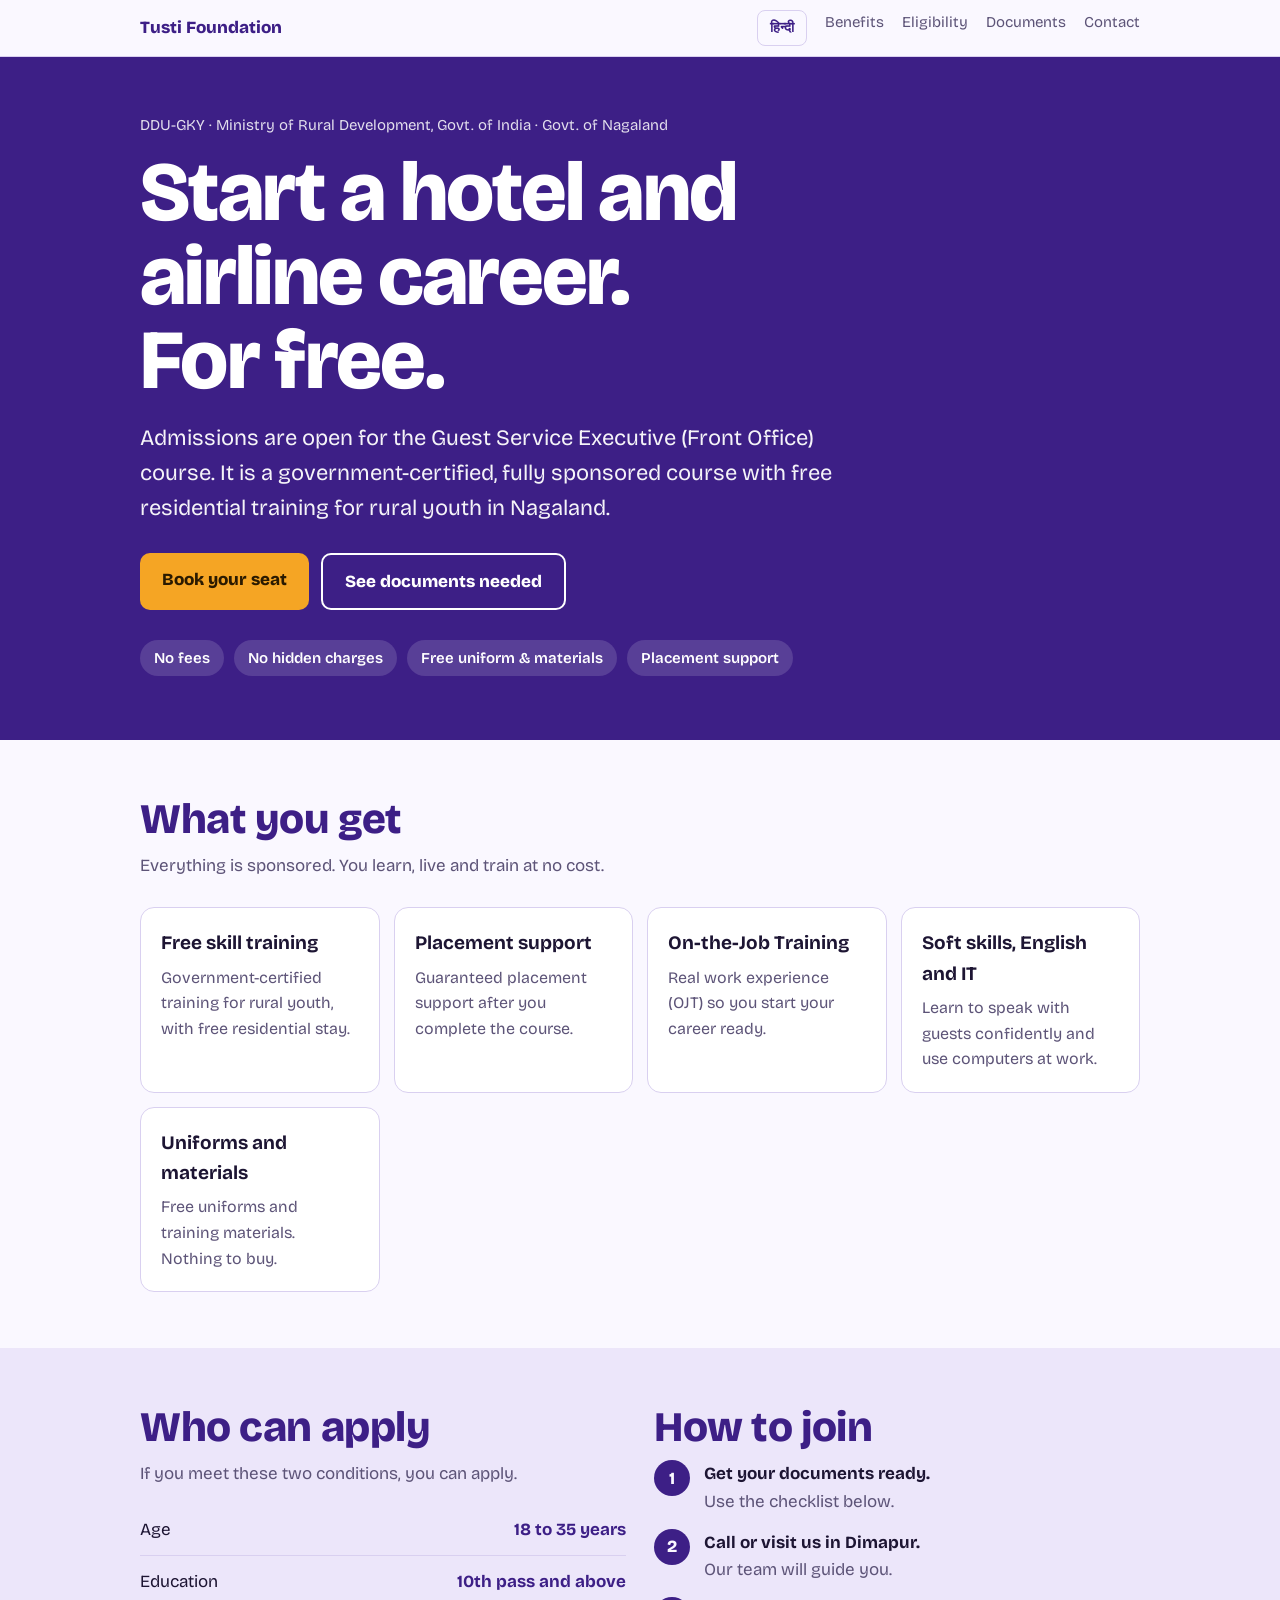
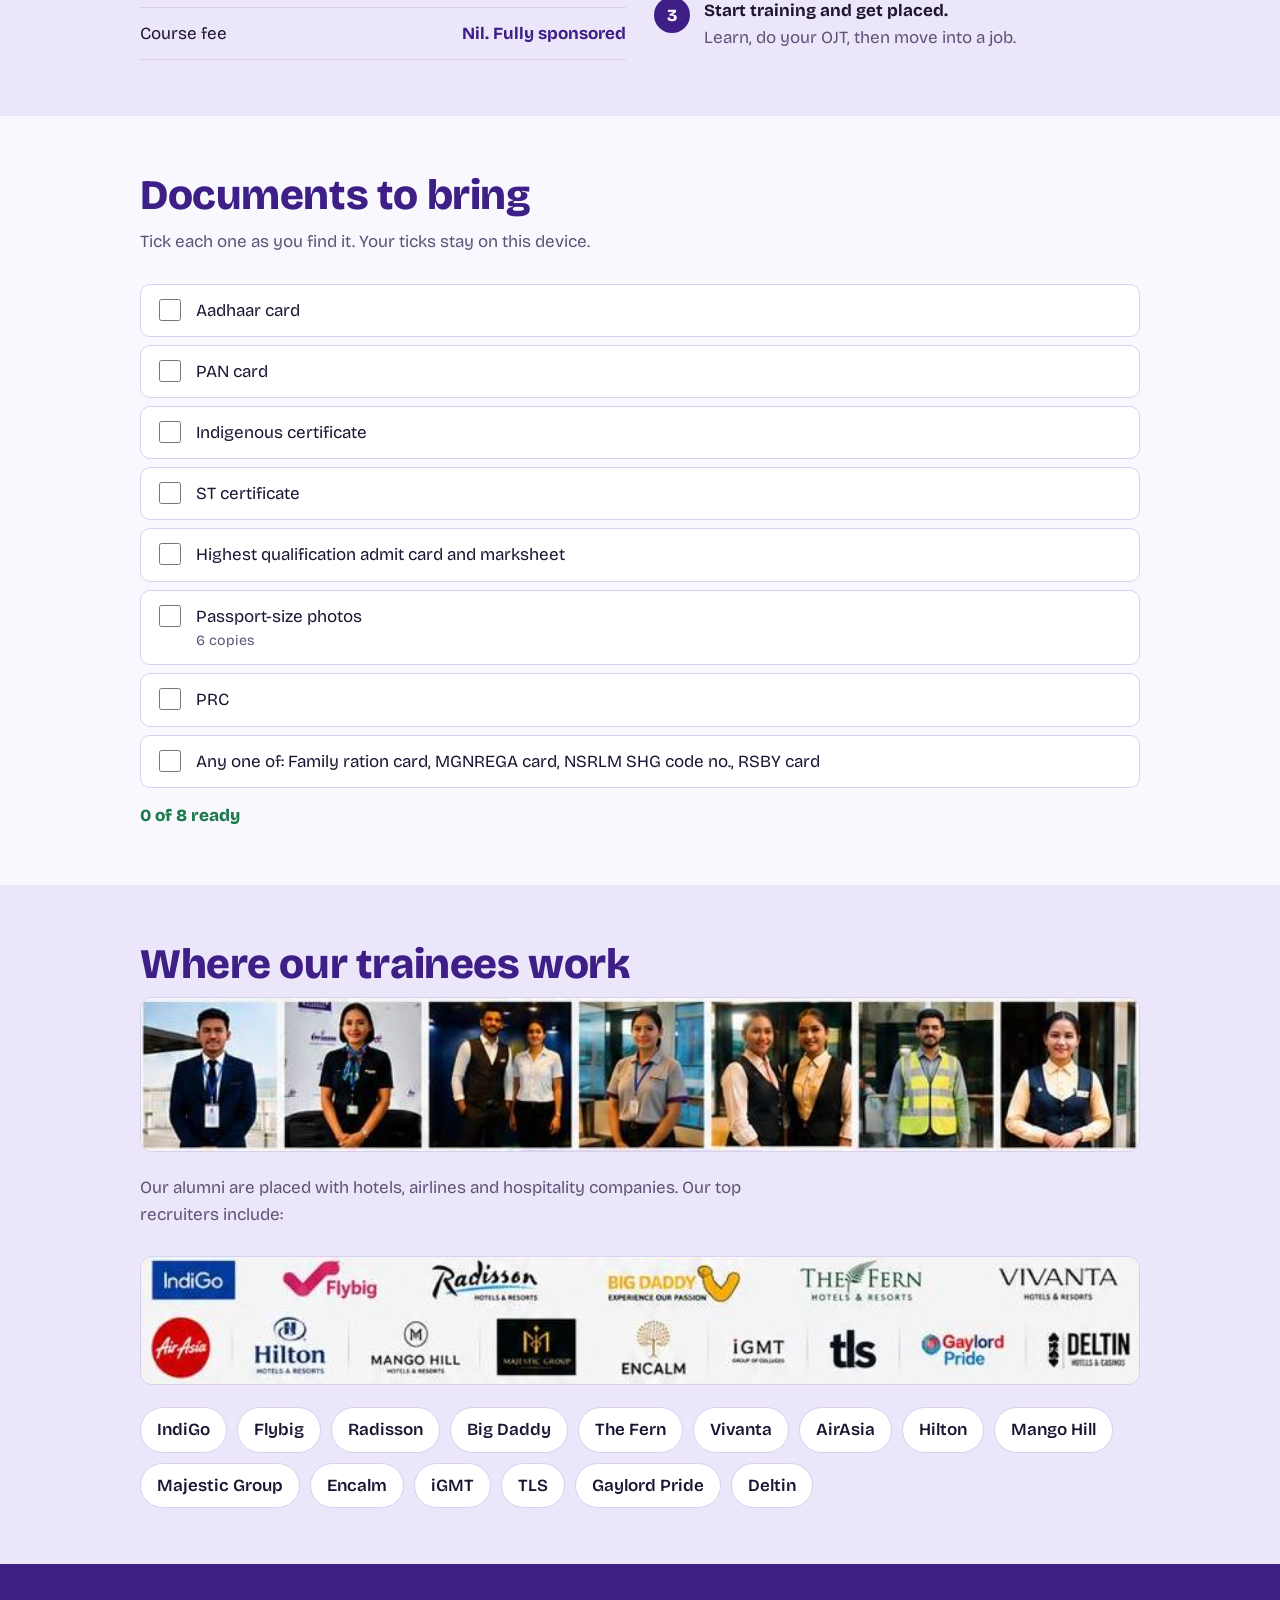
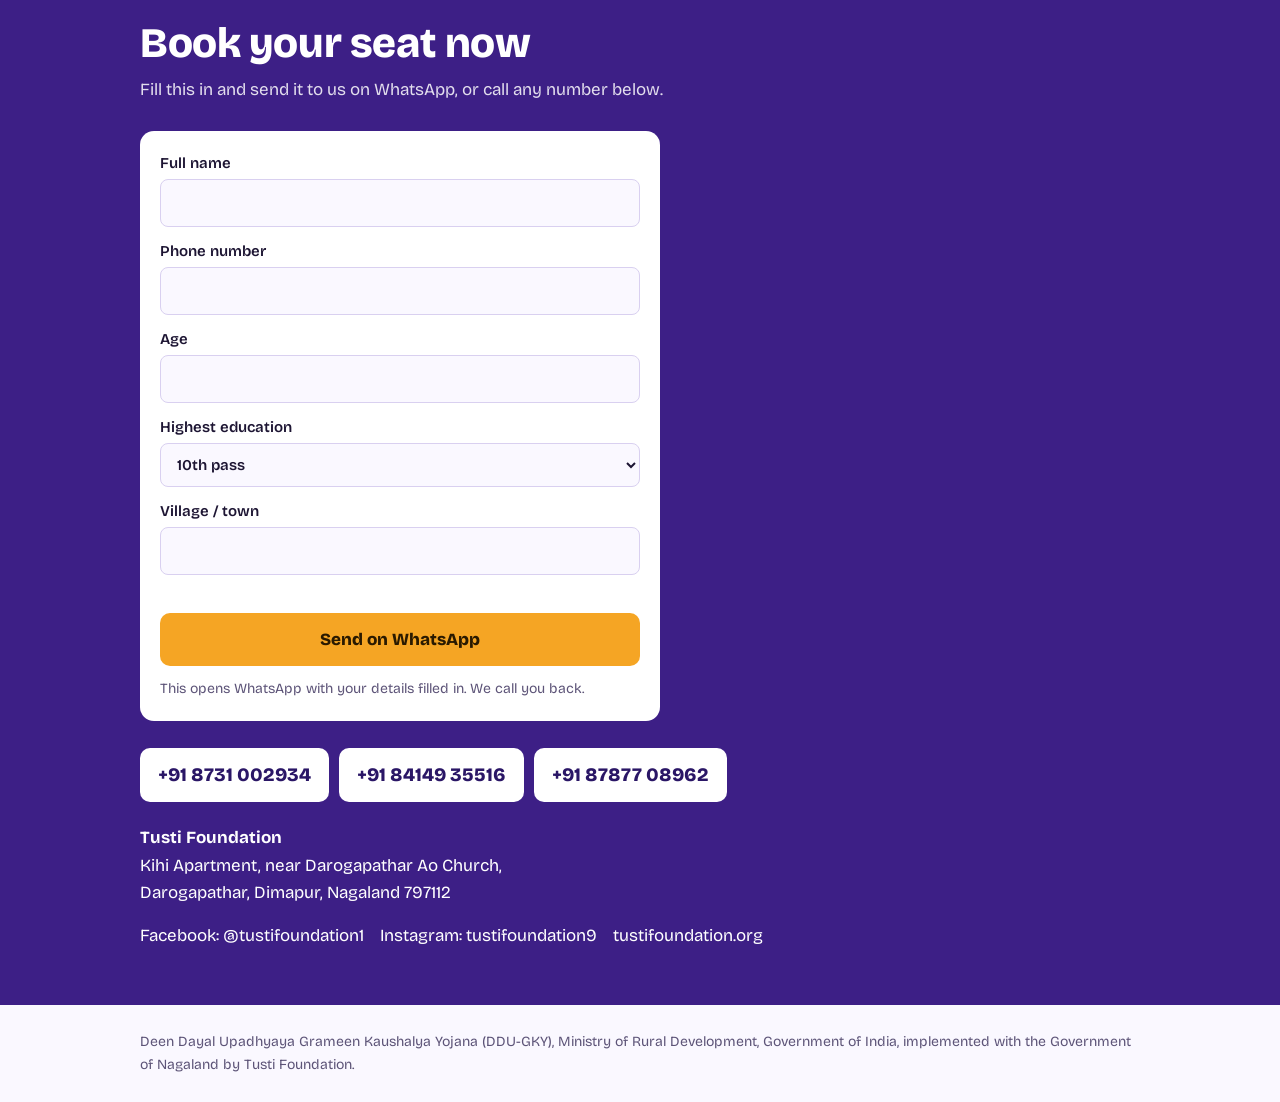
==== index.html @ 91aeaf48 "Add files via upload" ====
<!DOCTYPE html>
<html lang="en">
<head>
<meta charset="utf-8">
<meta name="viewport" content="width=device-width, initial-scale=1, viewport-fit=cover">
<meta name="description" content="Free, government-certified Guest Service Executive (Front Office) course with residential training for rural youth in Nagaland. DDU-GKY, Tusti Foundation, Dimapur.">
<meta property="og:title" content="Free Guest Service Executive (Front Office) Course - Tusti Foundation">
<meta property="og:description" content="No fees. Free residential training and placement support. Age 18-35, 10th pass and above. Apply now.">
<meta property="og:type" content="website">
<meta name="theme-color" content="#3d1f86">
<link rel="icon" href="data:image/svg+xml,%3Csvg xmlns='http://www.w3.org/2000/svg' viewBox='0 0 100 100'%3E%3Ctext y='.9em' font-size='90'%3E%F0%9F%8F%A8%3C/text%3E%3C/svg%3E">
<title>Guest Service Executive (Front Office) – Free Course | Tusti Foundation, Nagaland</title>
<link rel="preconnect" href="https://fonts.googleapis.com">
<link rel="preconnect" href="https://fonts.gstatic.com" crossorigin>
<link href="https://fonts.googleapis.com/css2?family=Bricolage+Grotesque:opsz,wght@12..96,400;12..96,600;12..96,800&display=swap" rel="stylesheet">
<style>
:root{--bg:#faf8ff;--ink:#1d1533;--mute:#5d5478;--brand:#3d1f86;--brand2:#5a34b8;--soft:#ece6fa;--sun:#f5a524;--card:#fff;--line:#d9d0f0;--ok:#1d7a4d;
box-sizing:border-box;padding-top:env(safe-area-inset-top,0px);padding-bottom:env(safe-area-inset-bottom,0px)}
:root:not([data-theme="light"]){}
@media(prefers-color-scheme:dark){:root:not([data-theme="light"]){--bg:#140f24;--ink:#f1ecfc;--mute:#b3a9d1;--brand:#b9a2ff;--brand2:#8e6bf0;--soft:#241a42;--card:#1c1533;--line:#3a2d63;--ok:#5fd39a}}
:root[data-theme="dark"]{--bg:#140f24;--ink:#f1ecfc;--mute:#b3a9d1;--brand:#b9a2ff;--brand2:#8e6bf0;--soft:#241a42;--card:#1c1533;--line:#3a2d63;--ok:#5fd39a}
*,*::before,*::after{box-sizing:inherit}
html{scroll-behavior:smooth;scroll-padding-top:70px}
body{margin:0;background:var(--bg);color:var(--ink);font-family:"Bricolage Grotesque",system-ui,-apple-system,"Segoe UI",sans-serif;line-height:1.6;font-size:17px}
a{color:inherit}
.wrap{max-width:1040px;margin:0 auto;padding:0 20px}
nav{position:sticky;top:0;z-index:5;background:var(--bg);border-bottom:1px solid var(--line)}
nav .wrap{display:flex;align-items:center;justify-content:space-between;height:56px;gap:12px}
nav b{font-weight:800;color:var(--brand)}
nav .links{display:flex;gap:18px;font-size:15px}
nav .links a{text-decoration:none;color:var(--mute)}
nav .links a:hover{color:var(--brand)}
.btn{display:inline-block;background:var(--sun);color:#2a1a00;font-weight:800;padding:13px 22px;border-radius:10px;text-decoration:none;border:0;font:inherit;font-weight:800;cursor:pointer}
.btn.alt{background:transparent;color:inherit;border:2px solid currentColor}
.btn:focus-visible,a:focus-visible,input:focus-visible{outline:3px solid var(--sun);outline-offset:2px}
.hero{background:var(--brand);color:#fff;padding:56px 0 64px}
:root:not([data-theme="light"]) .hero{}
@media(prefers-color-scheme:dark){.hero{background:#2a1666}}
.hero .tag{font-size:15px;opacity:.85;margin:0 0 14px}
.hero h1{font-size:clamp(40px,8.5vw,84px);line-height:1;margin:0 0 18px;font-weight:800;letter-spacing:-.02em;max-width:12ch}
.hero p.lead{font-size:clamp(18px,2.4vw,22px);max-width:34em;margin:0 0 26px;opacity:.95}
.hero .cta{display:flex;flex-wrap:wrap;gap:12px}
.free{display:flex;flex-wrap:wrap;gap:10px;margin-top:30px;font-weight:600;font-size:15px}
.free span{background:rgba(255,255,255,.14);padding:6px 14px;border-radius:99px}
section{padding:56px 0}
h2{font-size:clamp(28px,4.5vw,42px);line-height:1.1;margin:0 0 10px;letter-spacing:-.01em;font-weight:800;color:var(--brand)}
.sub{color:var(--mute);margin:0 0 28px;max-width:38em}
.grid{display:grid;gap:14px;grid-template-columns:repeat(auto-fit,minmax(230px,1fr))}
.item{background:var(--card);border:1px solid var(--line);border-radius:14px;padding:20px}
.item h3{margin:0 0 6px;font-size:19px}
.item p{margin:0;color:var(--mute);font-size:16px}
.band{background:var(--soft)}
.two{display:grid;gap:28px;grid-template-columns:repeat(auto-fit,minmax(280px,1fr));align-items:start}
.facts{list-style:none;margin:0;padding:0;display:grid;gap:12px}
.facts li{display:flex;justify-content:space-between;gap:12px;border-bottom:1px solid var(--line);padding-bottom:12px}
.facts b{color:var(--brand)}
.checklist{list-style:none;margin:0;padding:0;display:grid;gap:8px}
.checklist label{display:flex;gap:12px;align-items:flex-start;background:var(--card);border:1px solid var(--line);border-radius:10px;padding:12px 14px;cursor:pointer}
.checklist input{width:22px;height:22px;margin-top:2px;accent-color:var(--ok);flex:none}
.checklist small{display:block;color:var(--mute)}
.prog{font-weight:800;color:var(--ok);margin:14px 0 0}
.steps{counter-reset:s;list-style:none;padding:0;margin:0;display:grid;gap:14px}
.steps li{counter-increment:s;display:flex;gap:14px;align-items:flex-start}
.steps li::before{content:counter(s);flex:none;width:36px;height:36px;border-radius:50%;background:var(--brand);color:var(--bg);display:grid;place-items:center;font-weight:800}
.logos{display:flex;flex-wrap:wrap;gap:10px}
.logos span{border:1px solid var(--line);background:var(--card);padding:8px 16px;border-radius:99px;font-weight:600}
.contact{background:var(--brand);color:#fff}
@media(prefers-color-scheme:dark){.contact{background:#2a1666}}
.contact h2{color:#fff}
.contact .sub{color:rgba(255,255,255,.85)}
.phones{display:flex;flex-wrap:wrap;gap:10px;margin:0 0 22px}
.phones a{background:#fff;color:#2a1666;font-weight:800;text-decoration:none;padding:12px 18px;border-radius:10px;font-size:19px}
.contact address{font-style:normal;margin-bottom:16px}
.contact .soc{display:flex;flex-wrap:wrap;gap:16px}
footer{padding:26px 0;color:var(--mute);font-size:14px}
@media(max-width:560px){nav .links a:not(:last-child){display:none}section{padding:44px 0}}
@media(prefers-reduced-motion:reduce){html{scroll-behavior:auto}}
.pic{display:block;width:100%;height:auto;border-radius:12px;border:1px solid var(--line);margin:0 0 22px;background:#fff}
.lang{background:transparent;border:1px solid var(--line);color:var(--brand);border-radius:8px;padding:6px 12px;font:inherit;font-size:14px;font-weight:600;cursor:pointer}
form.apply{display:grid;gap:12px;background:var(--card);color:var(--ink);border-radius:14px;padding:20px;max-width:520px}
form.apply label{display:grid;gap:4px;font-weight:600;font-size:15px}
form.apply input,form.apply select{font:inherit;padding:11px 12px;border-radius:8px;border:1px solid var(--line);background:var(--bg);color:var(--ink)}
form.apply .note{font-size:14px;color:var(--mute);margin:0}
.err{color:#c0392b;font-size:14px;margin:0;min-height:1em}
.contact .two{margin-bottom:0}
</style>
</head>
<body>
<nav><div class="wrap"><b>Tusti Foundation</b><div class="links"><button class="lang" id="lang" type="button">हिन्दी</button><a href="#benefits">Benefits</a><a href="#eligibility">Eligibility</a><a href="#documents">Documents</a><a href="#contact">Contact</a></div></div></nav>

<header class="hero"><div class="wrap">
<p class="tag">DDU-GKY · Ministry of Rural Development, Govt. of India · Govt. of Nagaland</p>
<h1>Start a hotel and airline career. For free.</h1>
<p class="lead">Admissions are open for the Guest Service Executive (Front Office) course. It is a government-certified, fully sponsored course with free residential training for rural youth in Nagaland.</p>
<div class="cta"><a class="btn" href="#contact">Book your seat</a><a class="btn alt" href="#documents">See documents needed</a></div>
<div class="free"><span>No fees</span><span>No hidden charges</span><span>Free uniform &amp; materials</span><span>Placement support</span></div>
</div></header>

<section id="benefits"><div class="wrap">
<h2>What you get</h2>
<p class="sub">Everything is sponsored. You learn, live and train at no cost.</p>
<div class="grid">
<div class="item"><h3>Free skill training</h3><p>Government-certified training for rural youth, with free residential stay.</p></div>
<div class="item"><h3>Placement support</h3><p>Guaranteed placement support after you complete the course.</p></div>
<div class="item"><h3>On-the-Job Training</h3><p>Real work experience (OJT) so you start your career ready.</p></div>
<div class="item"><h3>Soft skills, English and IT</h3><p>Learn to speak with guests confidently and use computers at work.</p></div>
<div class="item"><h3>Uniforms and materials</h3><p>Free uniforms and training materials. Nothing to buy.</p></div>
</div>
</div></section>

<section class="band" id="eligibility"><div class="wrap two">
<div>
<h2>Who can apply</h2>
<p class="sub">If you meet these two conditions, you can apply.</p>
<ul class="facts"><li><span>Age</span><b>18 to 35 years</b></li><li><span>Education</span><b>10th pass and above</b></li><li><span>Course fee</span><b>Nil. Fully sponsored</b></li></ul>
</div>
<div>
<h2>How to join</h2>
<ol class="steps">
<li><div><b>Get your documents ready.</b><br><span style="color:var(--mute)">Use the checklist below.</span></div></li>
<li><div><b>Call or visit us in Dimapur.</b><br><span style="color:var(--mute)">Our team will guide you.</span></div></li>
<li><div><b>Start training and get placed.</b><br><span style="color:var(--mute)">Learn, do your OJT, then move into a job.</span></div></li>
</ol>
</div>
</div></section>

<section id="documents"><div class="wrap">
<h2>Documents to bring</h2>
<p class="sub">Tick each one as you find it. Your ticks stay on this device.</p>
<ul class="checklist" id="cl">
<li><label><input type="checkbox"><span>Aadhaar card</span></label></li>
<li><label><input type="checkbox"><span>PAN card</span></label></li>
<li><label><input type="checkbox"><span>Indigenous certificate</span></label></li>
<li><label><input type="checkbox"><span>ST certificate</span></label></li>
<li><label><input type="checkbox"><span>Highest qualification admit card and marksheet</span></label></li>
<li><label><input type="checkbox"><span>Passport-size photos<small>6 copies</small></span></label></li>
<li><label><input type="checkbox"><span>PRC</span></label></li>
<li><label><input type="checkbox"><span>Any one of: Family ration card, MGNREGA card, NSRLM SHG code no., RSBY card</span></label></li>
</ul>
<p class="prog" id="prog" aria-live="polite"></p>
</div></section>

<section class="band"><div class="wrap">
<h2>Where our trainees work</h2>
<img class="pic" alt="Photos of our alumni working in hotels, airlines and hospitality" src="[data-uri]">
<p class="sub">Our alumni are placed with hotels, airlines and hospitality companies. Our top recruiters include:</p>
<img class="pic" alt="Logos of our top recruiters" src="[data-uri]">
<div class="logos"><span>IndiGo</span><span>Flybig</span><span>Radisson</span><span>Big Daddy</span><span>The Fern</span><span>Vivanta</span><span>AirAsia</span><span>Hilton</span><span>Mango Hill</span><span>Majestic Group</span><span>Encalm</span><span>iGMT</span><span>TLS</span><span>Gaylord Pride</span><span>Deltin</span></div>
</div></section>

<section class="contact" id="contact"><div class="wrap">
<h2>Book your seat now</h2>
<p class="sub">Fill this in and send it to us on WhatsApp, or call any number below.</p>
<form class="apply" id="apply" novalidate>
<label>Full name<input id="fn" autocomplete="name"></label>
<label>Phone number<input id="fp" type="tel" inputmode="tel" autocomplete="tel"></label>
<label>Age<input id="fa" type="number" min="1" max="99" inputmode="numeric"></label>
<label>Highest education<select id="fe"><option>10th pass</option><option>12th pass</option><option>Graduate</option><option>Other</option></select></label>
<label>Village / town<input id="fv"></label>
<p class="err" id="err" role="alert"></p>
<button class="btn" type="submit">Send on WhatsApp</button>
<p class="note">This opens WhatsApp with your details filled in. We call you back.</p>
</form>
<br>
<div class="phones"><a href="tel:+918731002934">+91 8731 002934</a><a href="tel:+918414935516">+91 84149 35516</a><a href="tel:+918787708962">+91 87877 08962</a></div>
<address><b>Tusti Foundation</b><br>Kihi Apartment, near Darogapathar Ao Church,<br>Darogapathar, Dimapur, Nagaland 797112</address>
<div class="soc"><span>Facebook: @tustifoundation1</span><span>Instagram: tustifoundation9</span><span>tustifoundation.org</span></div>
</div></section>

<footer><div class="wrap">Deen Dayal Upadhyaya Grameen Kaushalya Yojana (DDU-GKY), Ministry of Rural Development, Government of India, implemented with the Government of Nagaland by Tusti Foundation.</div></footer>

<script>
(function(){
var boxes=[].slice.call(document.querySelectorAll('#cl input')),prog=document.getElementById('prog'),K='tusti-docs';
try{var s=JSON.parse(localStorage.getItem(K)||'[]');boxes.forEach(function(b,i){b.checked=!!s[i]})}catch(e){}
function up(){var n=boxes.filter(function(b){return b.checked}).length;
prog.textContent=n===boxes.length?'All documents ready. Call us to book your seat.':n+' of '+boxes.length+' ready';
try{localStorage.setItem(K,JSON.stringify(boxes.map(function(b){return b.checked})))}catch(e){}}
boxes.forEach(function(b){b.addEventListener('change',up)});up();
var HI={"Benefits":"लाभ","Eligibility":"पात्रता","Documents":"दस्तावेज़","Contact":"संपर्क","Start a hotel and airline career. For free.":"होटल और एयरलाइन में करियर बनाएँ। बिल्कुल मुफ़्त।","Admissions are open for the Guest Service Executive (Front Office) course. It is a government-certified, fully sponsored course with free residential training for rural youth in Nagaland.":"गेस्ट सर्विस एक्ज़ीक्यूटिव (फ्रंट ऑफिस) कोर्स में प्रवेश शुरू हैं। यह सरकार द्वारा प्रमाणित, पूरी तरह प्रायोजित कोर्स है, जिसमें नागालैंड के ग्रामीण युवाओं के लिए मुफ़्त आवासीय प्रशिक्षण है।","Book your seat":"अपनी सीट बुक करें","See documents needed":"ज़रूरी दस्तावेज़ देखें","No fees":"कोई फ़ीस नहीं","No hidden charges":"कोई छिपा शुल्क नहीं","Free uniform & materials":"मुफ़्त यूनिफ़ॉर्म और सामग्री","Placement support":"प्लेसमेंट सहायता","What you get":"आपको क्या मिलेगा","Everything is sponsored. You learn, live and train at no cost.":"सब कुछ प्रायोजित है। आप बिना खर्च के सीखते, रहते और प्रशिक्षण लेते हैं।","Free skill training":"मुफ़्त कौशल प्रशिक्षण","Placement support":"प्लेसमेंट सहायता","On-the-Job Training":"ऑन-द-जॉब ट्रेनिंग","Soft skills, English and IT":"सॉफ़्ट स्किल्स, अंग्रेज़ी और आईटी","Uniforms and materials":"यूनिफ़ॉर्म और सामग्री","Who can apply":"कौन आवेदन कर सकता है","How to join":"कैसे जुड़ें","Documents to bring":"साथ लाने वाले दस्तावेज़","Where our trainees work":"हमारे प्रशिक्षु कहाँ काम करते हैं","Book your seat now":"अभी अपनी सीट बुक करें","Send on WhatsApp":"व्हाट्सऐप पर भेजें","Full name":"पूरा नाम","Phone number":"फ़ोन नंबर","Age":"उम्र","Highest education":"सर्वोच्च शिक्षा","Village / town":"गाँव / शहर"};
var lb=document.getElementById('lang'),hi=false,els=[].slice.call(document.querySelectorAll('nav .links a,h1,h2,.lead,.sub,.btn,.free span,.item h3,label')),orig=new Map();
els.forEach(function(e){var n=e.firstChild;while(n&&n.nodeType!==3)n=n.nextSibling;if(n&&HI[n.nodeValue.trim()])orig.set(e,[n,n.nodeValue])});
function setLang(x){hi=x;orig.forEach(function(v,e){v[0].nodeValue=x?HI[v[1].trim()]:v[1]});document.documentElement.lang=x?'hi':'en';lb.textContent=x?'English':'हिन्दी';try{localStorage.setItem('tusti-lang',x?'hi':'en')}catch(e){}}
lb.addEventListener('click',function(){setLang(!hi)});
try{if(localStorage.getItem('tusti-lang')==='hi')setLang(true)}catch(e){}
var f=document.getElementById('apply');
f.addEventListener('submit',function(ev){ev.preventDefault();var g=function(i){return document.getElementById(i).value.trim()},er=document.getElementById('err');
var ph=g('fp').replace(/\D/g,'');
if(!g('fn')){er.textContent='Enter your full name.';return}
if(ph.length<10){er.textContent='Enter a 10-digit phone number.';return}
var a=+g('fa');if(!a||a<18||a>35){er.textContent='This course is for ages 18 to 35.';return}
er.textContent='';
var t='Hello, I want to apply for the Guest Service Executive (Front Office) course.\nName: '+g('fn')+'\nPhone: '+g('fp')+'\nAge: '+a+'\nEducation: '+g('fe')+'\nVillage/town: '+g('fv');
window.open('https://wa.me/918731002934?text='+encodeURIComponent(t),'_blank','noopener')});

})();
</script>
</body>
</html>
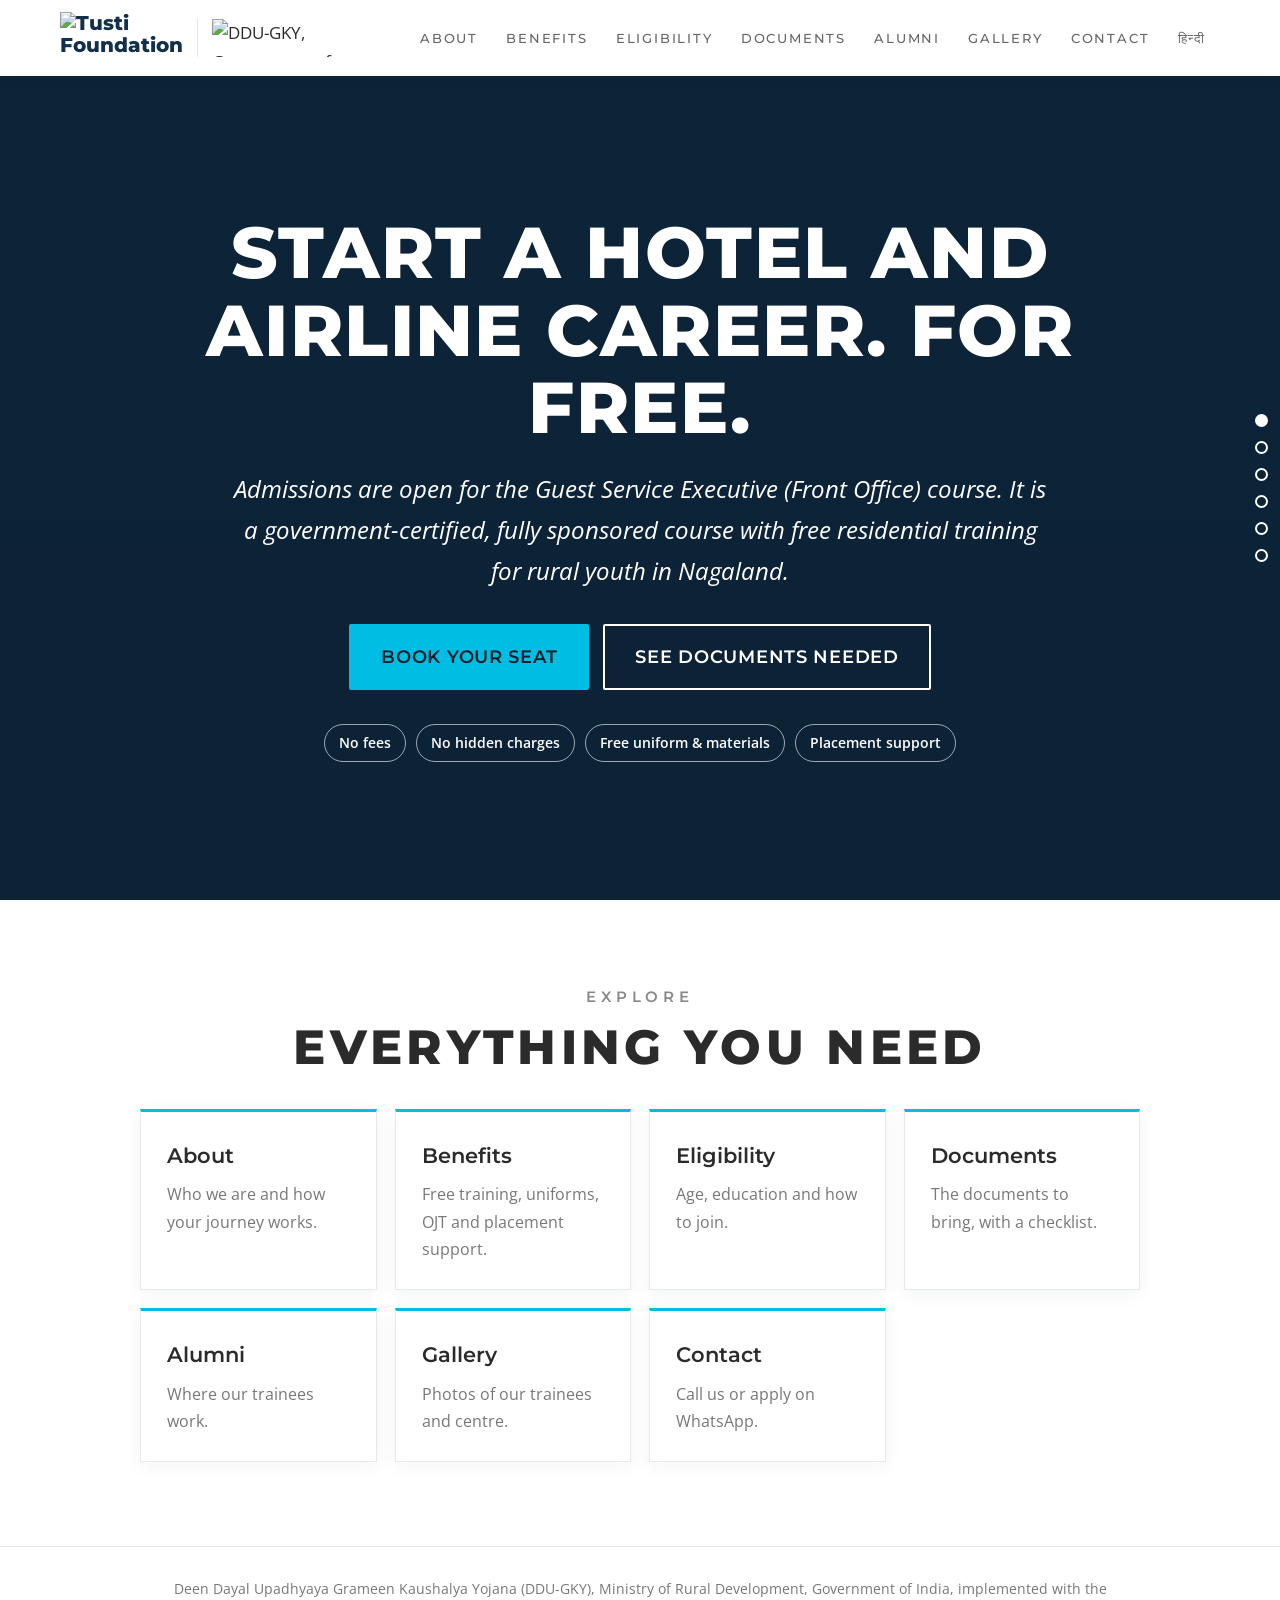
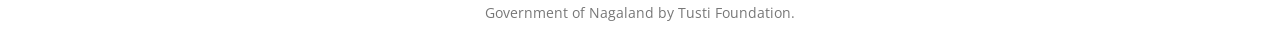
==== commit 846754c1: "Add files via upload" ====
--- a/index.html
+++ b/index.html
@@ -1,199 +1,16 @@
 <!DOCTYPE html>
-<html lang="en">
-<head>
-<meta charset="utf-8">
-<meta name="viewport" content="width=device-width, initial-scale=1, viewport-fit=cover">
-<meta name="description" content="Free, government-certified Guest Service Executive (Front Office) course with residential training for rural youth in Nagaland. DDU-GKY, Tusti Foundation, Dimapur.">
-<meta property="og:title" content="Free Guest Service Executive (Front Office) Course - Tusti Foundation">
-<meta property="og:description" content="No fees. Free residential training and placement support. Age 18-35, 10th pass and above. Apply now.">
-<meta property="og:type" content="website">
-<meta name="theme-color" content="#3d1f86">
-<link rel="icon" href="data:image/svg+xml,%3Csvg xmlns='http://www.w3.org/2000/svg' viewBox='0 0 100 100'%3E%3Ctext y='.9em' font-size='90'%3E%F0%9F%8F%A8%3C/text%3E%3C/svg%3E">
-<title>Guest Service Executive (Front Office) – Free Course | Tusti Foundation, Nagaland</title>
-<link rel="preconnect" href="https://fonts.googleapis.com">
-<link rel="preconnect" href="https://fonts.gstatic.com" crossorigin>
-<link href="https://fonts.googleapis.com/css2?family=Bricolage+Grotesque:opsz,wght@12..96,400;12..96,600;12..96,800&display=swap" rel="stylesheet">
-<style>
-:root{--bg:#faf8ff;--ink:#1d1533;--mute:#5d5478;--brand:#3d1f86;--brand2:#5a34b8;--soft:#ece6fa;--sun:#f5a524;--card:#fff;--line:#d9d0f0;--ok:#1d7a4d;
-box-sizing:border-box;padding-top:env(safe-area-inset-top,0px);padding-bottom:env(safe-area-inset-bottom,0px)}
-:root:not([data-theme="light"]){}
-@media(prefers-color-scheme:dark){:root:not([data-theme="light"]){--bg:#140f24;--ink:#f1ecfc;--mute:#b3a9d1;--brand:#b9a2ff;--brand2:#8e6bf0;--soft:#241a42;--card:#1c1533;--line:#3a2d63;--ok:#5fd39a}}
-:root[data-theme="dark"]{--bg:#140f24;--ink:#f1ecfc;--mute:#b3a9d1;--brand:#b9a2ff;--brand2:#8e6bf0;--soft:#241a42;--card:#1c1533;--line:#3a2d63;--ok:#5fd39a}
-*,*::before,*::after{box-sizing:inherit}
-html{scroll-behavior:smooth;scroll-padding-top:70px}
-body{margin:0;background:var(--bg);color:var(--ink);font-family:"Bricolage Grotesque",system-ui,-apple-system,"Segoe UI",sans-serif;line-height:1.6;font-size:17px}
-a{color:inherit}
-.wrap{max-width:1040px;margin:0 auto;padding:0 20px}
-nav{position:sticky;top:0;z-index:5;background:var(--bg);border-bottom:1px solid var(--line)}
-nav .wrap{display:flex;align-items:center;justify-content:space-between;height:56px;gap:12px}
-nav b{font-weight:800;color:var(--brand)}
-nav .links{display:flex;gap:18px;font-size:15px}
-nav .links a{text-decoration:none;color:var(--mute)}
-nav .links a:hover{color:var(--brand)}
-.btn{display:inline-block;background:var(--sun);color:#2a1a00;font-weight:800;padding:13px 22px;border-radius:10px;text-decoration:none;border:0;font:inherit;font-weight:800;cursor:pointer}
-.btn.alt{background:transparent;color:inherit;border:2px solid currentColor}
-.btn:focus-visible,a:focus-visible,input:focus-visible{outline:3px solid var(--sun);outline-offset:2px}
-.hero{background:var(--brand);color:#fff;padding:56px 0 64px}
-:root:not([data-theme="light"]) .hero{}
-@media(prefers-color-scheme:dark){.hero{background:#2a1666}}
-.hero .tag{font-size:15px;opacity:.85;margin:0 0 14px}
-.hero h1{font-size:clamp(40px,8.5vw,84px);line-height:1;margin:0 0 18px;font-weight:800;letter-spacing:-.02em;max-width:12ch}
-.hero p.lead{font-size:clamp(18px,2.4vw,22px);max-width:34em;margin:0 0 26px;opacity:.95}
-.hero .cta{display:flex;flex-wrap:wrap;gap:12px}
-.free{display:flex;flex-wrap:wrap;gap:10px;margin-top:30px;font-weight:600;font-size:15px}
-.free span{background:rgba(255,255,255,.14);padding:6px 14px;border-radius:99px}
-section{padding:56px 0}
-h2{font-size:clamp(28px,4.5vw,42px);line-height:1.1;margin:0 0 10px;letter-spacing:-.01em;font-weight:800;color:var(--brand)}
-.sub{color:var(--mute);margin:0 0 28px;max-width:38em}
-.grid{display:grid;gap:14px;grid-template-columns:repeat(auto-fit,minmax(230px,1fr))}
-.item{background:var(--card);border:1px solid var(--line);border-radius:14px;padding:20px}
-.item h3{margin:0 0 6px;font-size:19px}
-.item p{margin:0;color:var(--mute);font-size:16px}
-.band{background:var(--soft)}
-.two{display:grid;gap:28px;grid-template-columns:repeat(auto-fit,minmax(280px,1fr));align-items:start}
-.facts{list-style:none;margin:0;padding:0;display:grid;gap:12px}
-.facts li{display:flex;justify-content:space-between;gap:12px;border-bottom:1px solid var(--line);padding-bottom:12px}
-.facts b{color:var(--brand)}
-.checklist{list-style:none;margin:0;padding:0;display:grid;gap:8px}
-.checklist label{display:flex;gap:12px;align-items:flex-start;background:var(--card);border:1px solid var(--line);border-radius:10px;padding:12px 14px;cursor:pointer}
-.checklist input{width:22px;height:22px;margin-top:2px;accent-color:var(--ok);flex:none}
-.checklist small{display:block;color:var(--mute)}
-.prog{font-weight:800;color:var(--ok);margin:14px 0 0}
-.steps{counter-reset:s;list-style:none;padding:0;margin:0;display:grid;gap:14px}
-.steps li{counter-increment:s;display:flex;gap:14px;align-items:flex-start}
-.steps li::before{content:counter(s);flex:none;width:36px;height:36px;border-radius:50%;background:var(--brand);color:var(--bg);display:grid;place-items:center;font-weight:800}
-.logos{display:flex;flex-wrap:wrap;gap:10px}
-.logos span{border:1px solid var(--line);background:var(--card);padding:8px 16px;border-radius:99px;font-weight:600}
-.contact{background:var(--brand);color:#fff}
-@media(prefers-color-scheme:dark){.contact{background:#2a1666}}
-.contact h2{color:#fff}
-.contact .sub{color:rgba(255,255,255,.85)}
-.phones{display:flex;flex-wrap:wrap;gap:10px;margin:0 0 22px}
-.phones a{background:#fff;color:#2a1666;font-weight:800;text-decoration:none;padding:12px 18px;border-radius:10px;font-size:19px}
-.contact address{font-style:normal;margin-bottom:16px}
-.contact .soc{display:flex;flex-wrap:wrap;gap:16px}
-footer{padding:26px 0;color:var(--mute);font-size:14px}
-@media(max-width:560px){nav .links a:not(:last-child){display:none}section{padding:44px 0}}
-@media(prefers-reduced-motion:reduce){html{scroll-behavior:auto}}
-.pic{display:block;width:100%;height:auto;border-radius:12px;border:1px solid var(--line);margin:0 0 22px;background:#fff}
-.lang{background:transparent;border:1px solid var(--line);color:var(--brand);border-radius:8px;padding:6px 12px;font:inherit;font-size:14px;font-weight:600;cursor:pointer}
-form.apply{display:grid;gap:12px;background:var(--card);color:var(--ink);border-radius:14px;padding:20px;max-width:520px}
-form.apply label{display:grid;gap:4px;font-weight:600;font-size:15px}
-form.apply input,form.apply select{font:inherit;padding:11px 12px;border-radius:8px;border:1px solid var(--line);background:var(--bg);color:var(--ink)}
-form.apply .note{font-size:14px;color:var(--mute);margin:0}
-.err{color:#c0392b;font-size:14px;margin:0;min-height:1em}
-.contact .two{margin-bottom:0}
-</style>
-</head>
-<body>
-<nav><div class="wrap"><b>Tusti Foundation</b><div class="links"><button class="lang" id="lang" type="button">हिन्दी</button><a href="#benefits">Benefits</a><a href="#eligibility">Eligibility</a><a href="#documents">Documents</a><a href="#contact">Contact</a></div></div></nav>
-
-<header class="hero"><div class="wrap">
-<p class="tag">DDU-GKY · Ministry of Rural Development, Govt. of India · Govt. of Nagaland</p>
+<html lang="en"><head><meta charset="utf-8"><meta name="viewport" content="width=device-width, initial-scale=1, viewport-fit=cover">
+<meta name="description" content="Free, government-certified Guest Service Executive (Front Office) course with residential training for rural youth in Nagaland. DDU-GKY, Tusti Foundation, Dimapur."><meta property="og:title" content="Guest Service Executive (Front Office) – Free Course | Tusti Foundation, Nagaland"><meta property="og:description" content="No fees. Free residential training and placement support. Age 18-35, 10th pass and above. Apply now."><meta property="og:type" content="website"><meta name="theme-color" content="#ffffff">
+<link rel="icon" href="/images/favicon.png"><link rel="apple-touch-icon" href="/images/favicon.png">
+<title>Guest Service Executive (Front Office) – Free Course | Tusti Foundation, Nagaland</title><link rel="preconnect" href="https://fonts.googleapis.com"><link rel="preconnect" href="https://fonts.gstatic.com" crossorigin><link href="https://fonts.googleapis.com/css2?family=Montserrat:wght@500;600;800&family=Open+Sans:wght@400;600;700&display=swap" rel="stylesheet"><link rel="stylesheet" href="/styles.css"></head><body><header class="top"><div class="wrap">
+<div class="lg"><a class="brand" href="/"><img class="logo" src="/images/logo.png" alt="Tusti Foundation"></a><img class="partners" src="/images/partners.png" alt="DDU-GKY, Government of Nagaland and Nagaland State Rural Livelihood Mission"></div>
+<button class="burger" id="burger" type="button" aria-label="Menu" aria-expanded="false" aria-controls="menu"><span></span><span></span><span></span></button>
+<nav class="links" id="menu"><a href="/about">About</a><a href="/benefits">Benefits</a><a href="/eligibility">Eligibility</a><a href="/documents">Documents</a><a href="/alumni">Alumni</a><a href="/gallery">Gallery</a><a href="/contact">Contact</a><button class="lang" id="lang" type="button">हिन्दी</button></nav>
+</div></header><main id="top"><div class="hero" id="home"><div class="slides" id="slides" data-src="/images/g1.jpg,/images/g2.jpg,/images/g3.jpg,/images/g4.jpg,/images/g5.jpg,/images/g6.jpg"></div><div class="hdots" id="hdots"></div><div class="wrap">
 <h1>Start a hotel and airline career. For free.</h1>
 <p class="lead">Admissions are open for the Guest Service Executive (Front Office) course. It is a government-certified, fully sponsored course with free residential training for rural youth in Nagaland.</p>
-<div class="cta"><a class="btn" href="#contact">Book your seat</a><a class="btn alt" href="#documents">See documents needed</a></div>
+<div class="cta"><a class="btn" href="/contact">Book your seat</a><a class="btn alt" href="/documents">See documents needed</a></div>
 <div class="free"><span>No fees</span><span>No hidden charges</span><span>Free uniform &amp; materials</span><span>Placement support</span></div>
-</div></header>
-
-<section id="benefits"><div class="wrap">
-<h2>What you get</h2>
-<p class="sub">Everything is sponsored. You learn, live and train at no cost.</p>
-<div class="grid">
-<div class="item"><h3>Free skill training</h3><p>Government-certified training for rural youth, with free residential stay.</p></div>
-<div class="item"><h3>Placement support</h3><p>Guaranteed placement support after you complete the course.</p></div>
-<div class="item"><h3>On-the-Job Training</h3><p>Real work experience (OJT) so you start your career ready.</p></div>
-<div class="item"><h3>Soft skills, English and IT</h3><p>Learn to speak with guests confidently and use computers at work.</p></div>
-<div class="item"><h3>Uniforms and materials</h3><p>Free uniforms and training materials. Nothing to buy.</p></div>
-</div>
-</div></section>
-
-<section class="band" id="eligibility"><div class="wrap two">
-<div>
-<h2>Who can apply</h2>
-<p class="sub">If you meet these two conditions, you can apply.</p>
-<ul class="facts"><li><span>Age</span><b>18 to 35 years</b></li><li><span>Education</span><b>10th pass and above</b></li><li><span>Course fee</span><b>Nil. Fully sponsored</b></li></ul>
-</div>
-<div>
-<h2>How to join</h2>
-<ol class="steps">
-<li><div><b>Get your documents ready.</b><br><span style="color:var(--mute)">Use the checklist below.</span></div></li>
-<li><div><b>Call or visit us in Dimapur.</b><br><span style="color:var(--mute)">Our team will guide you.</span></div></li>
-<li><div><b>Start training and get placed.</b><br><span style="color:var(--mute)">Learn, do your OJT, then move into a job.</span></div></li>
-</ol>
-</div>
-</div></section>
-
-<section id="documents"><div class="wrap">
-<h2>Documents to bring</h2>
-<p class="sub">Tick each one as you find it. Your ticks stay on this device.</p>
-<ul class="checklist" id="cl">
-<li><label><input type="checkbox"><span>Aadhaar card</span></label></li>
-<li><label><input type="checkbox"><span>PAN card</span></label></li>
-<li><label><input type="checkbox"><span>Indigenous certificate</span></label></li>
-<li><label><input type="checkbox"><span>ST certificate</span></label></li>
-<li><label><input type="checkbox"><span>Highest qualification admit card and marksheet</span></label></li>
-<li><label><input type="checkbox"><span>Passport-size photos<small>6 copies</small></span></label></li>
-<li><label><input type="checkbox"><span>PRC</span></label></li>
-<li><label><input type="checkbox"><span>Any one of: Family ration card, MGNREGA card, NSRLM SHG code no., RSBY card</span></label></li>
-</ul>
-<p class="prog" id="prog" aria-live="polite"></p>
-</div></section>
-
-<section class="band"><div class="wrap">
-<h2>Where our trainees work</h2>
-<img class="pic" alt="Photos of our alumni working in hotels, airlines and hospitality" src="[data-uri]">
-<p class="sub">Our alumni are placed with hotels, airlines and hospitality companies. Our top recruiters include:</p>
-<img class="pic" alt="Logos of our top recruiters" src="[data-uri]">
-<div class="logos"><span>IndiGo</span><span>Flybig</span><span>Radisson</span><span>Big Daddy</span><span>The Fern</span><span>Vivanta</span><span>AirAsia</span><span>Hilton</span><span>Mango Hill</span><span>Majestic Group</span><span>Encalm</span><span>iGMT</span><span>TLS</span><span>Gaylord Pride</span><span>Deltin</span></div>
-</div></section>
-
-<section class="contact" id="contact"><div class="wrap">
-<h2>Book your seat now</h2>
-<p class="sub">Fill this in and send it to us on WhatsApp, or call any number below.</p>
-<form class="apply" id="apply" novalidate>
-<label>Full name<input id="fn" autocomplete="name"></label>
-<label>Phone number<input id="fp" type="tel" inputmode="tel" autocomplete="tel"></label>
-<label>Age<input id="fa" type="number" min="1" max="99" inputmode="numeric"></label>
-<label>Highest education<select id="fe"><option>10th pass</option><option>12th pass</option><option>Graduate</option><option>Other</option></select></label>
-<label>Village / town<input id="fv"></label>
-<p class="err" id="err" role="alert"></p>
-<button class="btn" type="submit">Send on WhatsApp</button>
-<p class="note">This opens WhatsApp with your details filled in. We call you back.</p>
-</form>
-<br>
-<div class="phones"><a href="tel:+918731002934">+91 8731 002934</a><a href="tel:+918414935516">+91 84149 35516</a><a href="tel:+918787708962">+91 87877 08962</a></div>
-<address><b>Tusti Foundation</b><br>Kihi Apartment, near Darogapathar Ao Church,<br>Darogapathar, Dimapur, Nagaland 797112</address>
-<div class="soc"><span>Facebook: @tustifoundation1</span><span>Instagram: tustifoundation9</span><span>tustifoundation.org</span></div>
-</div></section>
-
-<footer><div class="wrap">Deen Dayal Upadhyaya Grameen Kaushalya Yojana (DDU-GKY), Ministry of Rural Development, Government of India, implemented with the Government of Nagaland by Tusti Foundation.</div></footer>
-
-<script>
-(function(){
-var boxes=[].slice.call(document.querySelectorAll('#cl input')),prog=document.getElementById('prog'),K='tusti-docs';
-try{var s=JSON.parse(localStorage.getItem(K)||'[]');boxes.forEach(function(b,i){b.checked=!!s[i]})}catch(e){}
-function up(){var n=boxes.filter(function(b){return b.checked}).length;
-prog.textContent=n===boxes.length?'All documents ready. Call us to book your seat.':n+' of '+boxes.length+' ready';
-try{localStorage.setItem(K,JSON.stringify(boxes.map(function(b){return b.checked})))}catch(e){}}
-boxes.forEach(function(b){b.addEventListener('change',up)});up();
-var HI={"Benefits":"लाभ","Eligibility":"पात्रता","Documents":"दस्तावेज़","Contact":"संपर्क","Start a hotel and airline career. For free.":"होटल और एयरलाइन में करियर बनाएँ। बिल्कुल मुफ़्त।","Admissions are open for the Guest Service Executive (Front Office) course. It is a government-certified, fully sponsored course with free residential training for rural youth in Nagaland.":"गेस्ट सर्विस एक्ज़ीक्यूटिव (फ्रंट ऑफिस) कोर्स में प्रवेश शुरू हैं। यह सरकार द्वारा प्रमाणित, पूरी तरह प्रायोजित कोर्स है, जिसमें नागालैंड के ग्रामीण युवाओं के लिए मुफ़्त आवासीय प्रशिक्षण है।","Book your seat":"अपनी सीट बुक करें","See documents needed":"ज़रूरी दस्तावेज़ देखें","No fees":"कोई फ़ीस नहीं","No hidden charges":"कोई छिपा शुल्क नहीं","Free uniform & materials":"मुफ़्त यूनिफ़ॉर्म और सामग्री","Placement support":"प्लेसमेंट सहायता","What you get":"आपको क्या मिलेगा","Everything is sponsored. You learn, live and train at no cost.":"सब कुछ प्रायोजित है। आप बिना खर्च के सीखते, रहते और प्रशिक्षण लेते हैं।","Free skill training":"मुफ़्त कौशल प्रशिक्षण","Placement support":"प्लेसमेंट सहायता","On-the-Job Training":"ऑन-द-जॉब ट्रेनिंग","Soft skills, English and IT":"सॉफ़्ट स्किल्स, अंग्रेज़ी और आईटी","Uniforms and materials":"यूनिफ़ॉर्म और सामग्री","Who can apply":"कौन आवेदन कर सकता है","How to join":"कैसे जुड़ें","Documents to bring":"साथ लाने वाले दस्तावेज़","Where our trainees work":"हमारे प्रशिक्षु कहाँ काम करते हैं","Book your seat now":"अभी अपनी सीट बुक करें","Send on WhatsApp":"व्हाट्सऐप पर भेजें","Full name":"पूरा नाम","Phone number":"फ़ोन नंबर","Age":"उम्र","Highest education":"सर्वोच्च शिक्षा","Village / town":"गाँव / शहर"};
-var lb=document.getElementById('lang'),hi=false,els=[].slice.call(document.querySelectorAll('nav .links a,h1,h2,.lead,.sub,.btn,.free span,.item h3,label')),orig=new Map();
-els.forEach(function(e){var n=e.firstChild;while(n&&n.nodeType!==3)n=n.nextSibling;if(n&&HI[n.nodeValue.trim()])orig.set(e,[n,n.nodeValue])});
-function setLang(x){hi=x;orig.forEach(function(v,e){v[0].nodeValue=x?HI[v[1].trim()]:v[1]});document.documentElement.lang=x?'hi':'en';lb.textContent=x?'English':'हिन्दी';try{localStorage.setItem('tusti-lang',x?'hi':'en')}catch(e){}}
-lb.addEventListener('click',function(){setLang(!hi)});
-try{if(localStorage.getItem('tusti-lang')==='hi')setLang(true)}catch(e){}
-var f=document.getElementById('apply');
-f.addEventListener('submit',function(ev){ev.preventDefault();var g=function(i){return document.getElementById(i).value.trim()},er=document.getElementById('err');
-var ph=g('fp').replace(/\D/g,'');
-if(!g('fn')){er.textContent='Enter your full name.';return}
-if(ph.length<10){er.textContent='Enter a 10-digit phone number.';return}
-var a=+g('fa');if(!a||a<18||a>35){er.textContent='This course is for ages 18 to 35.';return}
-er.textContent='';
-var t='Hello, I want to apply for the Guest Service Executive (Front Office) course.\nName: '+g('fn')+'\nPhone: '+g('fp')+'\nAge: '+a+'\nEducation: '+g('fe')+'\nVillage/town: '+g('fv');
-window.open('https://wa.me/918731002934?text='+encodeURIComponent(t),'_blank','noopener')});
-
-})();
-</script>
-</body>
-</html>
+</div></div>
+<section><div class="wrap"><div class="head"><p class="eyebrow">Explore</p><h2>Everything you need</h2></div><div class="grid"><a class="item tile" href="/about"><h3>About</h3><p>Who we are and how your journey works.</p></a><a class="item tile" href="/benefits"><h3>Benefits</h3><p>Free training, uniforms, OJT and placement support.</p></a><a class="item tile" href="/eligibility"><h3>Eligibility</h3><p>Age, education and how to join.</p></a><a class="item tile" href="/documents"><h3>Documents</h3><p>The documents to bring, with a checklist.</p></a><a class="item tile" href="/alumni"><h3>Alumni</h3><p>Where our trainees work.</p></a><a class="item tile" href="/gallery"><h3>Gallery</h3><p>Photos of our trainees and centre.</p></a><a class="item tile" href="/contact"><h3>Contact</h3><p>Call us or apply on WhatsApp.</p></a></div></div></section></main><footer><div class="wrap">Deen Dayal Upadhyaya Grameen Kaushalya Yojana (DDU-GKY), Ministry of Rural Development, Government of India, implemented with the Government of Nagaland by Tusti Foundation.</div></footer>
+<div class="bar"><a class="c" href="tel:+918731002934">Call now</a><a class="a" href="/contact">Apply</a></div><script src="/script.js"></script></body></html>
--- a/styles.css
+++ b/styles.css
@@ -0,0 +1,122 @@
+
+:root{--bg:#fff;--ink:#2b2b2b;--mute:#777;--brand:#2b2b2b;--accent:#0092b3;--cyan:#00bde3;--soft:#f6f8fa;--card:#fff;--line:#e6e9ee;--ok:#1d7a4d;--hero:#12304a;--hh:76px;
+box-sizing:border-box;padding-top:env(safe-area-inset-top,0px)}
+*,*::before,*::after{box-sizing:inherit}
+html{scroll-behavior:smooth;scroll-padding-top:90px}
+body{margin:0;background:#fff;color:var(--ink);font-family:"Open Sans",system-ui,-apple-system,"Segoe UI",sans-serif;line-height:1.7;font-size:17px;padding-bottom:calc(64px + env(safe-area-inset-bottom,0px))}
+h1,h2,h3,.eyebrow,.links,.btn,summary{font-family:"Montserrat","Open Sans",system-ui,sans-serif}
+a{color:inherit}
+.wrap{max-width:1040px;margin:0 auto;padding:0 20px}
+header.top{position:sticky;top:0;z-index:20;background:#fff;box-shadow:0 2px 14px rgba(0,0,0,.08)}
+header.top .wrap{display:flex;align-items:center;justify-content:space-between;height:var(--hh);max-width:1200px}
+.brand{display:flex;gap:12px;align-items:center;text-decoration:none;font-family:"Montserrat",sans-serif;font-weight:800;font-size:20px;color:#12304a;line-height:1.1}
+.brand i{font-style:normal;width:42px;height:42px;border-radius:50%;background:#12304a;color:var(--cyan);display:grid;place-items:center;font-size:15px}
+.brand small{display:block;font-weight:500;font-size:11px;color:var(--mute);letter-spacing:.06em}
+.burger{background:none;border:0;padding:10px;cursor:pointer;width:48px;height:48px;display:grid;place-content:center;gap:7px}
+.burger span{display:block;width:32px;height:4px;background:#111;transition:transform .2s,opacity .2s}
+.open .burger span:nth-child(1){transform:translateY(11px) rotate(45deg)}
+.open .burger span:nth-child(2){opacity:0}
+.open .burger span:nth-child(3){transform:translateY(-11px) rotate(-45deg)}
+.links{display:none;position:fixed;top:calc(var(--hh) + env(safe-area-inset-top,0px));left:0;right:0;bottom:0;background:#fff;flex-direction:column;overflow:auto}
+.open .links{display:flex}
+.links a,.lang{padding:22px 28px;border:0;border-top:1px solid var(--line);text-decoration:none;text-transform:uppercase;letter-spacing:.14em;color:#666;font-weight:500;font-size:20px;background:none;text-align:left;cursor:pointer;font-family:inherit}
+.links a:hover,.lang:hover{color:var(--accent)}
+@media(min-width:860px){.burger{display:none}.links{display:flex;position:static;flex-direction:row;align-items:center;background:none;overflow:visible}.links a,.lang{border:0;padding:8px 14px;font-size:13px}}
+.btn{display:inline-block;background:var(--cyan);color:#03212b;font-weight:600;font-size:18px;letter-spacing:.04em;text-transform:uppercase;padding:16px 30px;border-radius:2px;text-decoration:none;border:2px solid var(--cyan);cursor:pointer;transition:transform .15s,box-shadow .15s}
+.btn:hover{transform:translateY(-2px);box-shadow:0 8px 20px rgba(0,0,0,.2)}
+.btn.alt{background:transparent;color:#fff;border-color:#fff}
+.btn:focus-visible,a:focus-visible,input:focus-visible,select:focus-visible,summary:focus-visible,button:focus-visible{outline:3px solid #f5a524;outline-offset:2px}
+.hero{min-height:calc(100svh - var(--hh));display:flex;align-items:center;justify-content:center;text-align:center;color:#fff;padding:60px 0;background:#12304a;position:relative;overflow:hidden}
+.hero h1{font-weight:800;font-size:clamp(34px,9.5vw,72px);line-height:1.08;text-transform:uppercase;letter-spacing:.02em;margin:0 0 22px}
+.hero .lead{font-style:italic;font-size:clamp(18px,3.2vw,24px);max-width:34em;margin:0 auto 32px;font-weight:400}
+.cta{display:flex;flex-wrap:wrap;gap:14px;justify-content:center}
+.free{display:flex;flex-wrap:wrap;gap:10px;justify-content:center;margin-top:34px;font-size:14px;font-weight:600}
+.free span{border:1px solid rgba(255,255,255,.6);padding:6px 14px;border-radius:99px}
+section{padding:84px 0}
+.head{text-align:center;margin-bottom:34px}
+.eyebrow{color:#888;font-weight:600;letter-spacing:.32em;text-transform:uppercase;font-size:15px;margin:0 0 10px}
+h2{font-weight:800;font-size:clamp(30px,6.2vw,48px);line-height:1.15;text-transform:uppercase;letter-spacing:.09em;color:#2b2b2b;margin:0}
+.lede,.sub{color:#777;font-size:clamp(18px,3.2vw,23px);line-height:1.9;text-align:center;max-width:780px;margin:0 auto 30px}
+.pic{display:block;width:100%;height:auto;border:1px solid var(--line);margin:0 0 22px;background:#fff}
+.sub2{font-family:"Montserrat",sans-serif;font-weight:500;font-size:clamp(24px,4.4vw,30px);margin:34px 0 10px}
+.txt{color:#777;font-size:18px;margin:0}
+.band{background:var(--soft)}
+.grid,.path{display:grid;gap:18px;grid-template-columns:repeat(auto-fit,minmax(235px,1fr))}
+.item{background:#fff;border:1px solid var(--line);border-top:3px solid var(--cyan);padding:26px;box-shadow:0 4px 18px rgba(20,40,60,.05)}
+.item h3{margin:0 0 8px;font-weight:600;font-size:21px}
+.item p{margin:0;color:#777;font-size:16px}
+.path{counter-reset:p}
+.path .item{counter-increment:p;padding-top:48px;position:relative}
+.path .item::before{content:"0" counter(p);position:absolute;top:14px;left:26px;font-family:"Montserrat",sans-serif;font-weight:800;color:var(--accent)}
+.two{display:grid;gap:40px;grid-template-columns:repeat(auto-fit,minmax(290px,1fr));align-items:start}
+.two h2{font-size:clamp(26px,5vw,36px)}
+.facts{list-style:none;margin:0;padding:0;background:#fff;border:1px solid var(--line)}
+.facts li{display:flex;justify-content:space-between;gap:12px;padding:16px 20px;border-bottom:1px solid var(--line)}
+.facts li:last-child{border:0}
+.facts b{color:var(--accent)}
+.steps{counter-reset:s;list-style:none;padding:0;margin:0;display:grid;gap:18px}
+.steps li{counter-increment:s;display:flex;gap:14px;align-items:flex-start}
+.steps li::before{content:counter(s);flex:none;width:36px;height:36px;border-radius:50%;background:var(--cyan);color:#03212b;display:grid;place-items:center;font-weight:800}
+.checklist{list-style:none;margin:0;padding:0;display:grid;gap:10px;grid-template-columns:repeat(auto-fit,minmax(300px,1fr))}
+.checklist label{display:flex;gap:12px;align-items:flex-start;background:#fff;border:1px solid var(--line);padding:14px 16px;cursor:pointer;height:100%;font-family:inherit;font-weight:400}
+.checklist input{width:22px;height:22px;margin-top:2px;accent-color:var(--ok);flex:none}
+.checklist small{display:block;color:var(--mute)}
+.prog{font-weight:700;color:var(--ok);margin:16px 0 0;text-align:center}
+.logos{display:flex;flex-wrap:wrap;gap:10px;justify-content:center}
+.logos span{border:1px solid var(--line);padding:8px 16px;font-weight:600;font-size:15px;color:#555}
+details{background:#fff;border:1px solid var(--line);margin-bottom:10px}
+summary{cursor:pointer;padding:18px 20px;font-weight:600;list-style:none;display:flex;justify-content:space-between;gap:12px}
+summary::after{content:"+";color:var(--accent);font-size:24px;line-height:1}
+details[open] summary::after{content:"–"}
+details p{margin:0;padding:0 20px 18px;color:#777}
+form.apply{display:grid;gap:12px;background:#fff;border:1px solid var(--line);padding:24px;box-shadow:0 4px 18px rgba(20,40,60,.05)}
+form.apply label{display:grid;gap:4px;font-weight:600;font-size:15px}
+form.apply input,form.apply select{font:inherit;padding:12px;border:1px solid #cfd6de;background:#fff;color:var(--ink);border-radius:2px}
+.note{font-size:14px;color:var(--mute);margin:0}
+.err{color:#c0392b;font-size:14px;margin:0;min-height:1em}
+.phones{display:grid;gap:10px;margin:0 0 24px}
+.phones a{background:#12304a;color:#fff;font-family:"Montserrat",sans-serif;font-weight:600;text-decoration:none;padding:14px 18px;font-size:20px}
+address{font-style:normal;margin-bottom:14px;color:#555}
+.soc{display:flex;flex-wrap:wrap;gap:8px 18px;font-size:15px;color:#777}
+footer{border-top:1px solid var(--line);padding:30px 0;font-size:14px;color:#777;text-align:center}
+.dots{position:fixed;right:12px;top:50%;transform:translateY(-50%);z-index:8;display:grid;gap:14px}
+.dots a{width:13px;height:13px;border-radius:50%;border:2px solid #333;background:#fff;display:block}
+.dots a.on{background:#333}
+.bar{position:fixed;left:0;right:0;bottom:0;z-index:9;display:flex;gap:10px;padding:10px 16px calc(10px + env(safe-area-inset-bottom,0px));background:#fff;border-top:1px solid var(--line)}
+.bar a{flex:1;text-align:center;padding:12px;font-weight:700;text-decoration:none;text-transform:uppercase;letter-spacing:.06em;font-size:14px;font-family:"Montserrat",sans-serif}
+.bar .c{background:#12304a;color:#fff}
+.bar .a{background:var(--cyan);color:#03212b}
+@media(min-width:860px){.bar{display:none}body{padding-bottom:0}}
+@media(max-width:700px){section{padding:60px 0}}
+@media(prefers-reduced-motion:reduce){*{transition:none!important}html{scroll-behavior:auto}}
+.gal{display:grid;gap:14px;grid-template-columns:repeat(auto-fill,minmax(280px,1fr))}
+.gal figure{margin:0}
+.gal .g{display:block;width:100%;padding:0;border:1px solid var(--line);background:#fff;cursor:zoom-in;aspect-ratio:4/3;overflow:hidden}
+.gal .g img{width:100%;height:100%;object-fit:cover;display:block;transition:transform .3s}
+.gal .g:hover img{transform:scale(1.04)}
+.gal figcaption{font-size:14px;color:#777;padding:8px 2px 0}
+dialog#lb{border:0;padding:0;background:transparent;max-width:96vw;max-height:92vh;overflow:visible}
+dialog#lb::backdrop{background:rgba(0,0,0,.85)}
+dialog#lb img{display:block;max-width:96vw;max-height:88vh;margin:auto}
+dialog#lb button{position:absolute;top:-44px;right:0;background:#fff;border:0;font-size:22px;width:38px;height:38px;border-radius:50%;cursor:pointer}
+
+.lg{display:flex;align-items:center;gap:14px;min-width:0}
+.partners{height:38px;width:auto;display:block;padding-left:14px;border-left:1px solid var(--line)}
+@media(max-width:400px){.partners{height:30px;padding-left:10px}.lg{gap:10px}.brand .logo{height:44px}}
+.brand .logo{height:52px;width:auto;display:block}
+.brand small{line-height:1.3}
+.slides{position:absolute;inset:0;z-index:0}
+.slides .s{position:absolute;inset:0;background-size:cover;background-position:center 30%;transform:translateX(100%);transition:transform .9s ease}
+.slides .s.on{transform:translateX(0)}
+.slides .s.out{transform:translateX(-100%)}
+.slides .s.nt{transition:none}
+.hero::before{content:"";position:absolute;inset:0;z-index:1;background:linear-gradient(rgba(10,28,45,.62),rgba(10,28,45,.72))}
+.hero .wrap{position:relative;z-index:2}
+.hdots{position:absolute;z-index:3;right:12px;top:50%;transform:translateY(-50%);display:grid;gap:14px}
+.hdots button{width:13px;height:13px;border-radius:50%;border:2px solid #fff;background:transparent;padding:0;cursor:pointer}
+.hdots button.on{background:#fff}
+@media(prefers-reduced-motion:reduce){.slides .s{transition:none}}
+.links a[aria-current]{color:var(--accent)}
+.tile{display:block;text-decoration:none;color:inherit}
+.tile:hover{border-top-color:#12304a}
+.page{display:none}.page.on{display:block}
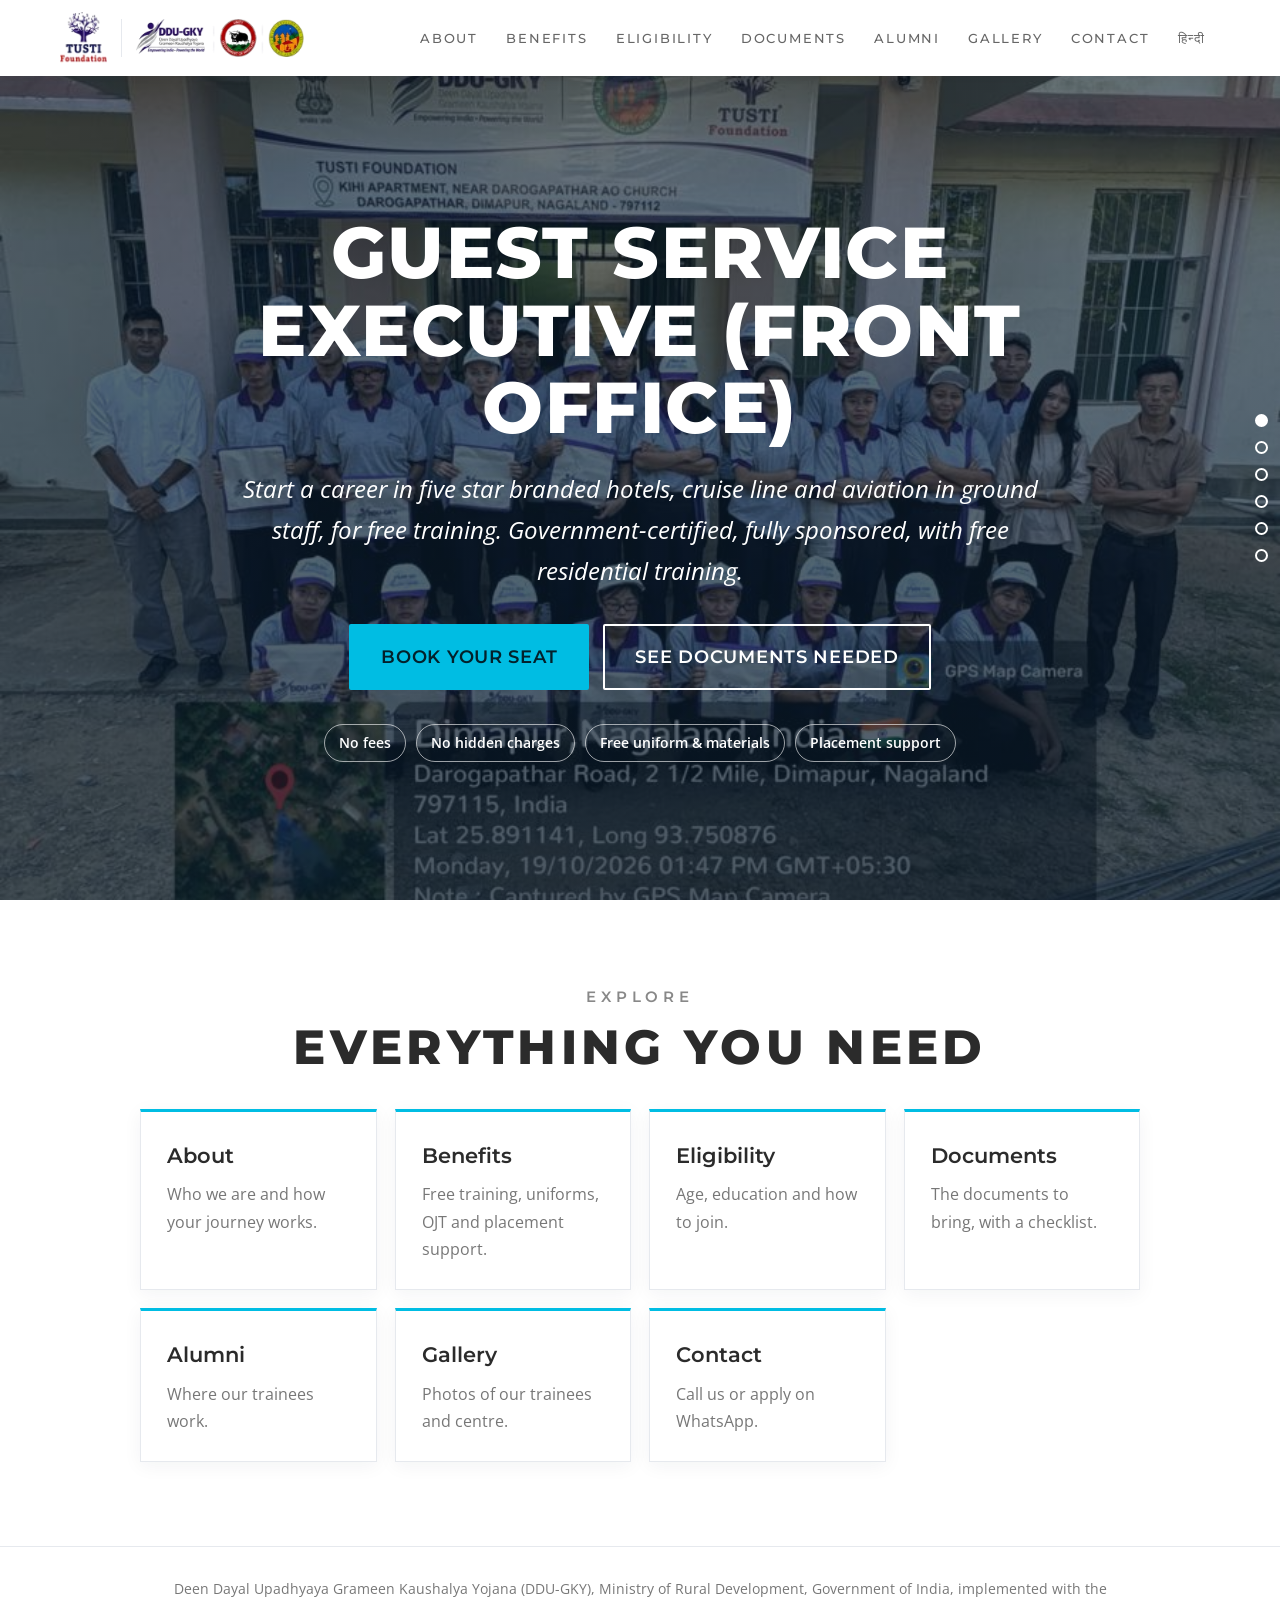
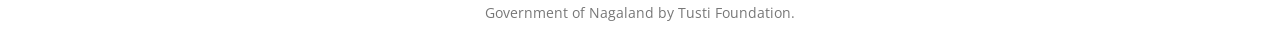
==== commit 644f0fa6: "Add files via upload" ====
--- a/index.html
+++ b/index.html
@@ -1,16 +1,16 @@
 <!DOCTYPE html>
 <html lang="en"><head><meta charset="utf-8"><meta name="viewport" content="width=device-width, initial-scale=1, viewport-fit=cover">
 <meta name="description" content="Free, government-certified Guest Service Executive (Front Office) course with residential training for rural youth in Nagaland. DDU-GKY, Tusti Foundation, Dimapur."><meta property="og:title" content="Guest Service Executive (Front Office) – Free Course | Tusti Foundation, Nagaland"><meta property="og:description" content="No fees. Free residential training and placement support. Age 18-35, 10th pass and above. Apply now."><meta property="og:type" content="website"><meta name="theme-color" content="#ffffff">
-<link rel="icon" href="/images/favicon.png"><link rel="apple-touch-icon" href="/images/favicon.png">
+<link rel="icon" href="/favicon.png"><link rel="apple-touch-icon" href="/favicon.png">
 <title>Guest Service Executive (Front Office) – Free Course | Tusti Foundation, Nagaland</title><link rel="preconnect" href="https://fonts.googleapis.com"><link rel="preconnect" href="https://fonts.gstatic.com" crossorigin><link href="https://fonts.googleapis.com/css2?family=Montserrat:wght@500;600;800&family=Open+Sans:wght@400;600;700&display=swap" rel="stylesheet"><link rel="stylesheet" href="/styles.css"></head><body><header class="top"><div class="wrap">
-<div class="lg"><a class="brand" href="/"><img class="logo" src="/images/logo.png" alt="Tusti Foundation"></a><img class="partners" src="/images/partners.png" alt="DDU-GKY, Government of Nagaland and Nagaland State Rural Livelihood Mission"></div>
+<div class="lg"><a class="brand" href="/"><img class="logo" src="/logo.png" alt="Tusti Foundation"></a><img class="partners" src="/partners.png" alt="DDU-GKY, Government of Nagaland and Nagaland State Rural Livelihood Mission"></div>
 <button class="burger" id="burger" type="button" aria-label="Menu" aria-expanded="false" aria-controls="menu"><span></span><span></span><span></span></button>
 <nav class="links" id="menu"><a href="/about">About</a><a href="/benefits">Benefits</a><a href="/eligibility">Eligibility</a><a href="/documents">Documents</a><a href="/alumni">Alumni</a><a href="/gallery">Gallery</a><a href="/contact">Contact</a><button class="lang" id="lang" type="button">हिन्दी</button></nav>
-</div></header><main id="top"><div class="hero" id="home"><div class="slides" id="slides" data-src="/images/g1.jpg,/images/g2.jpg,/images/g3.jpg,/images/g4.jpg,/images/g5.jpg,/images/g6.jpg"></div><div class="hdots" id="hdots"></div><div class="wrap">
-<h1>Start a hotel and airline career. For free.</h1>
-<p class="lead">Admissions are open for the Guest Service Executive (Front Office) course. It is a government-certified, fully sponsored course with free residential training for rural youth in Nagaland.</p>
+</div></header><main id="top"><div class="hero" id="home"><div class="slides" id="slides" data-src="/g1.jpg,/g2.jpg,/g3.jpg,/g4.jpg,/g5.jpg,/g6.jpg"></div><div class="hdots" id="hdots"></div><div class="wrap">
+<h1>Guest Service Executive (Front Office)</h1>
+<p class="lead">Start a career in five star branded hotels, cruise line and aviation in ground staff, for free training. Government-certified, fully sponsored, with free residential training.</p>
 <div class="cta"><a class="btn" href="/contact">Book your seat</a><a class="btn alt" href="/documents">See documents needed</a></div>
 <div class="free"><span>No fees</span><span>No hidden charges</span><span>Free uniform &amp; materials</span><span>Placement support</span></div>
 </div></div>
 <section><div class="wrap"><div class="head"><p class="eyebrow">Explore</p><h2>Everything you need</h2></div><div class="grid"><a class="item tile" href="/about"><h3>About</h3><p>Who we are and how your journey works.</p></a><a class="item tile" href="/benefits"><h3>Benefits</h3><p>Free training, uniforms, OJT and placement support.</p></a><a class="item tile" href="/eligibility"><h3>Eligibility</h3><p>Age, education and how to join.</p></a><a class="item tile" href="/documents"><h3>Documents</h3><p>The documents to bring, with a checklist.</p></a><a class="item tile" href="/alumni"><h3>Alumni</h3><p>Where our trainees work.</p></a><a class="item tile" href="/gallery"><h3>Gallery</h3><p>Photos of our trainees and centre.</p></a><a class="item tile" href="/contact"><h3>Contact</h3><p>Call us or apply on WhatsApp.</p></a></div></div></section></main><footer><div class="wrap">Deen Dayal Upadhyaya Grameen Kaushalya Yojana (DDU-GKY), Ministry of Rural Development, Government of India, implemented with the Government of Nagaland by Tusti Foundation.</div></footer>
-<div class="bar"><a class="c" href="tel:+918731002934">Call now</a><a class="a" href="/contact">Apply</a></div><script src="/script.js"></script></body></html>+<div class="bar"><a class="c" href="tel:+917005591810">Call now</a><a class="a" href="/contact">Apply</a></div><script src="/script.js"></script></body></html>
